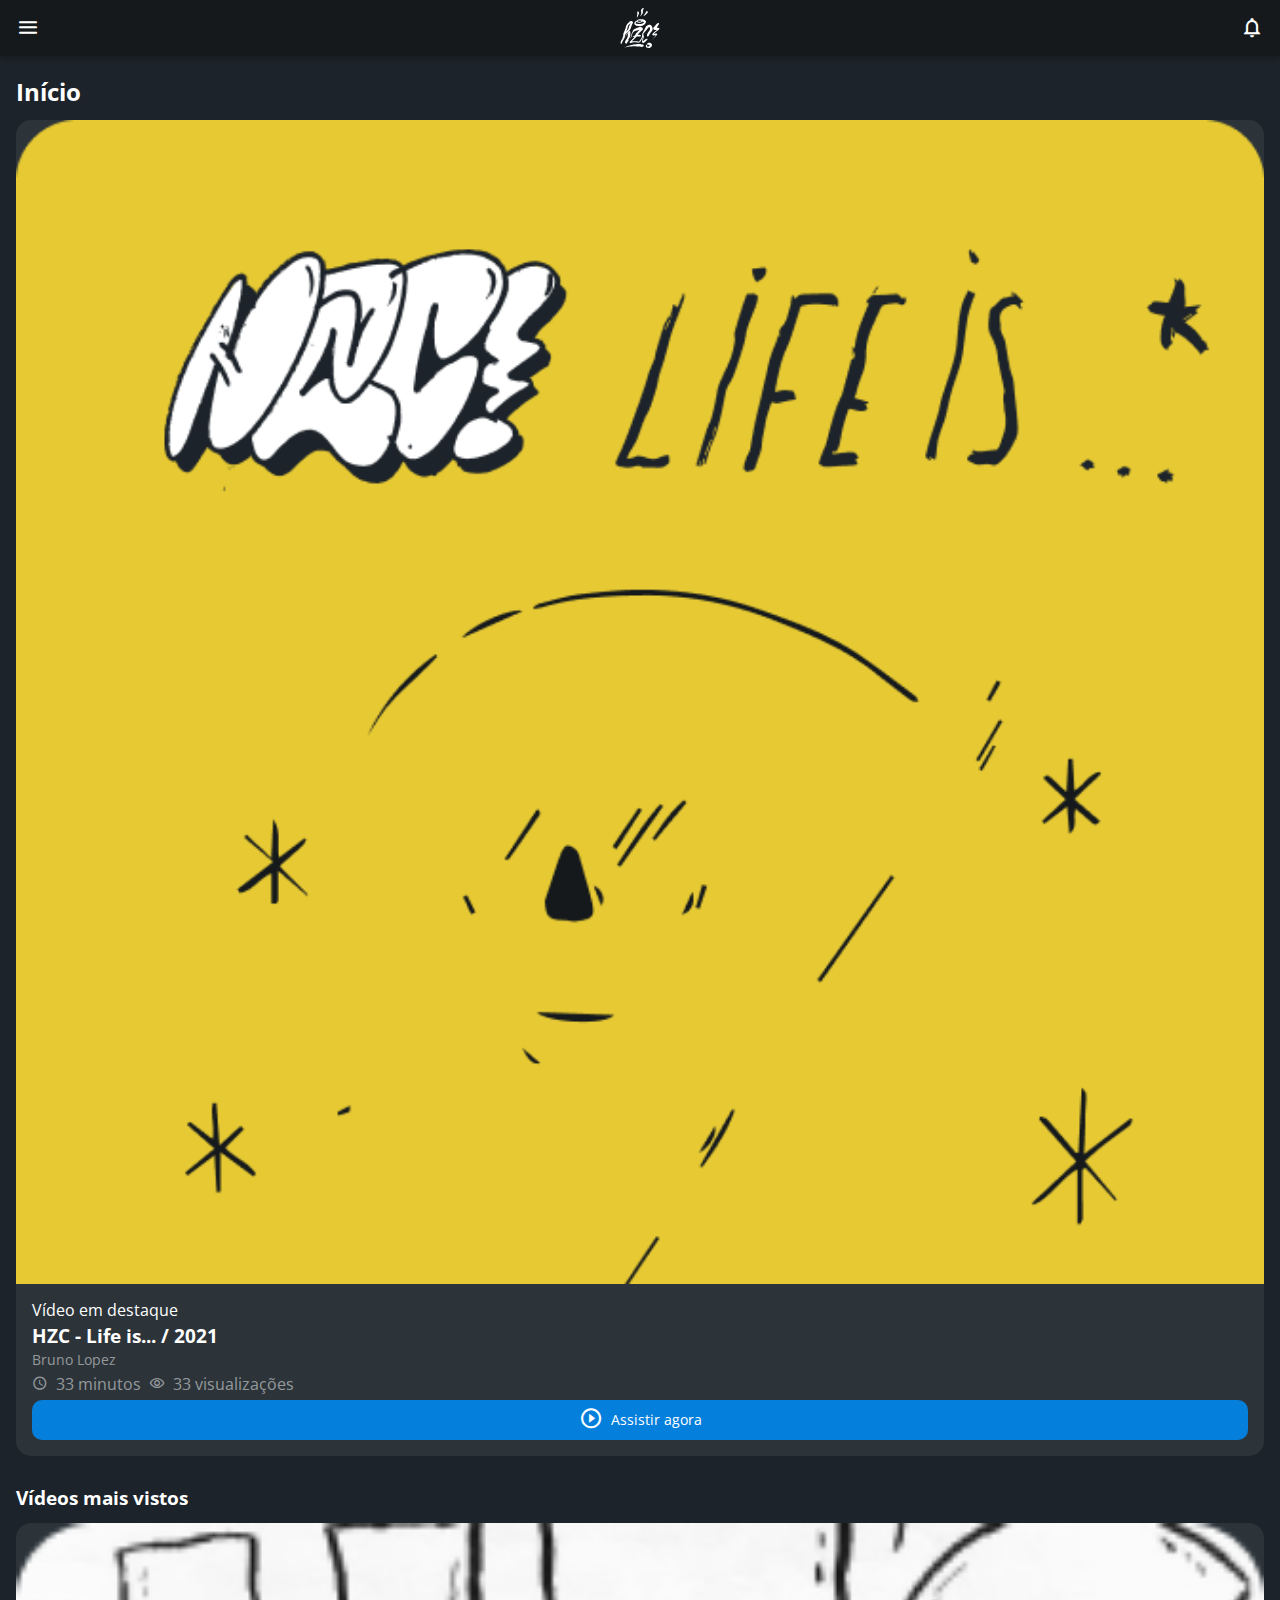
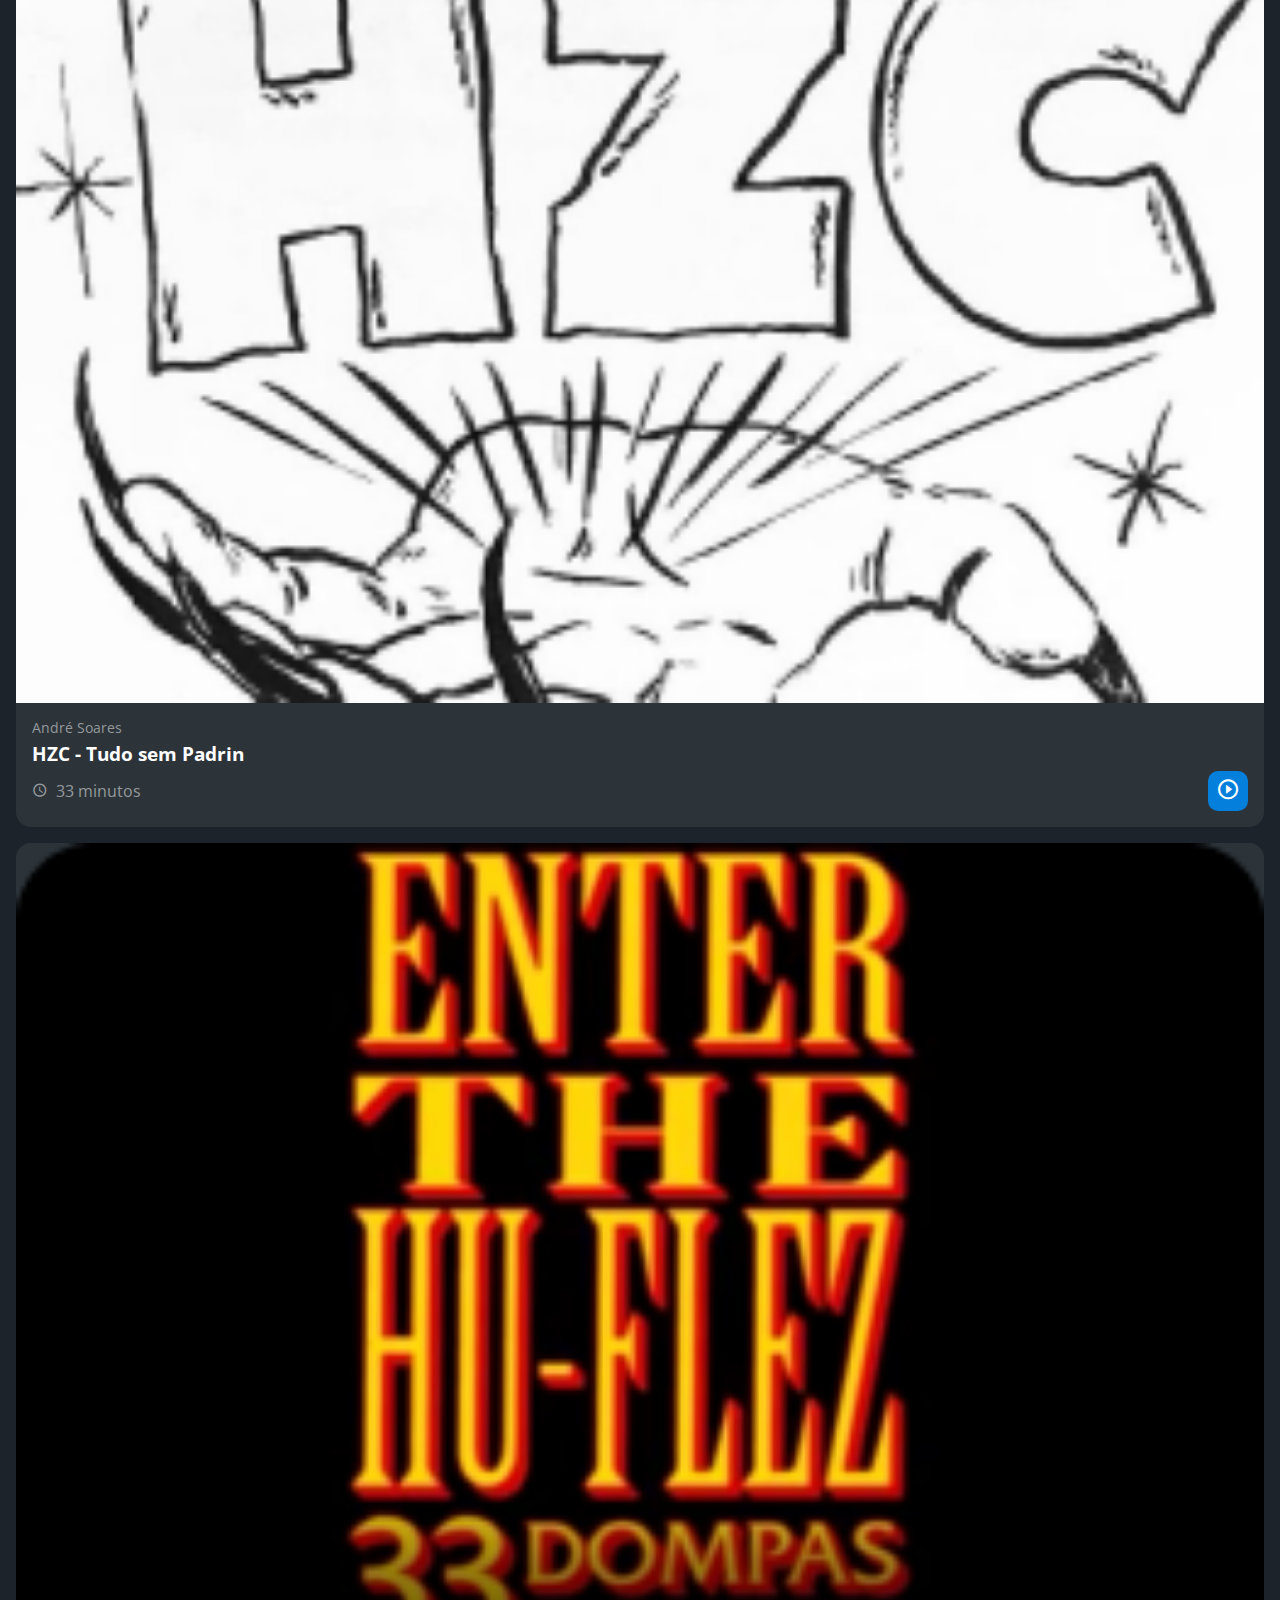
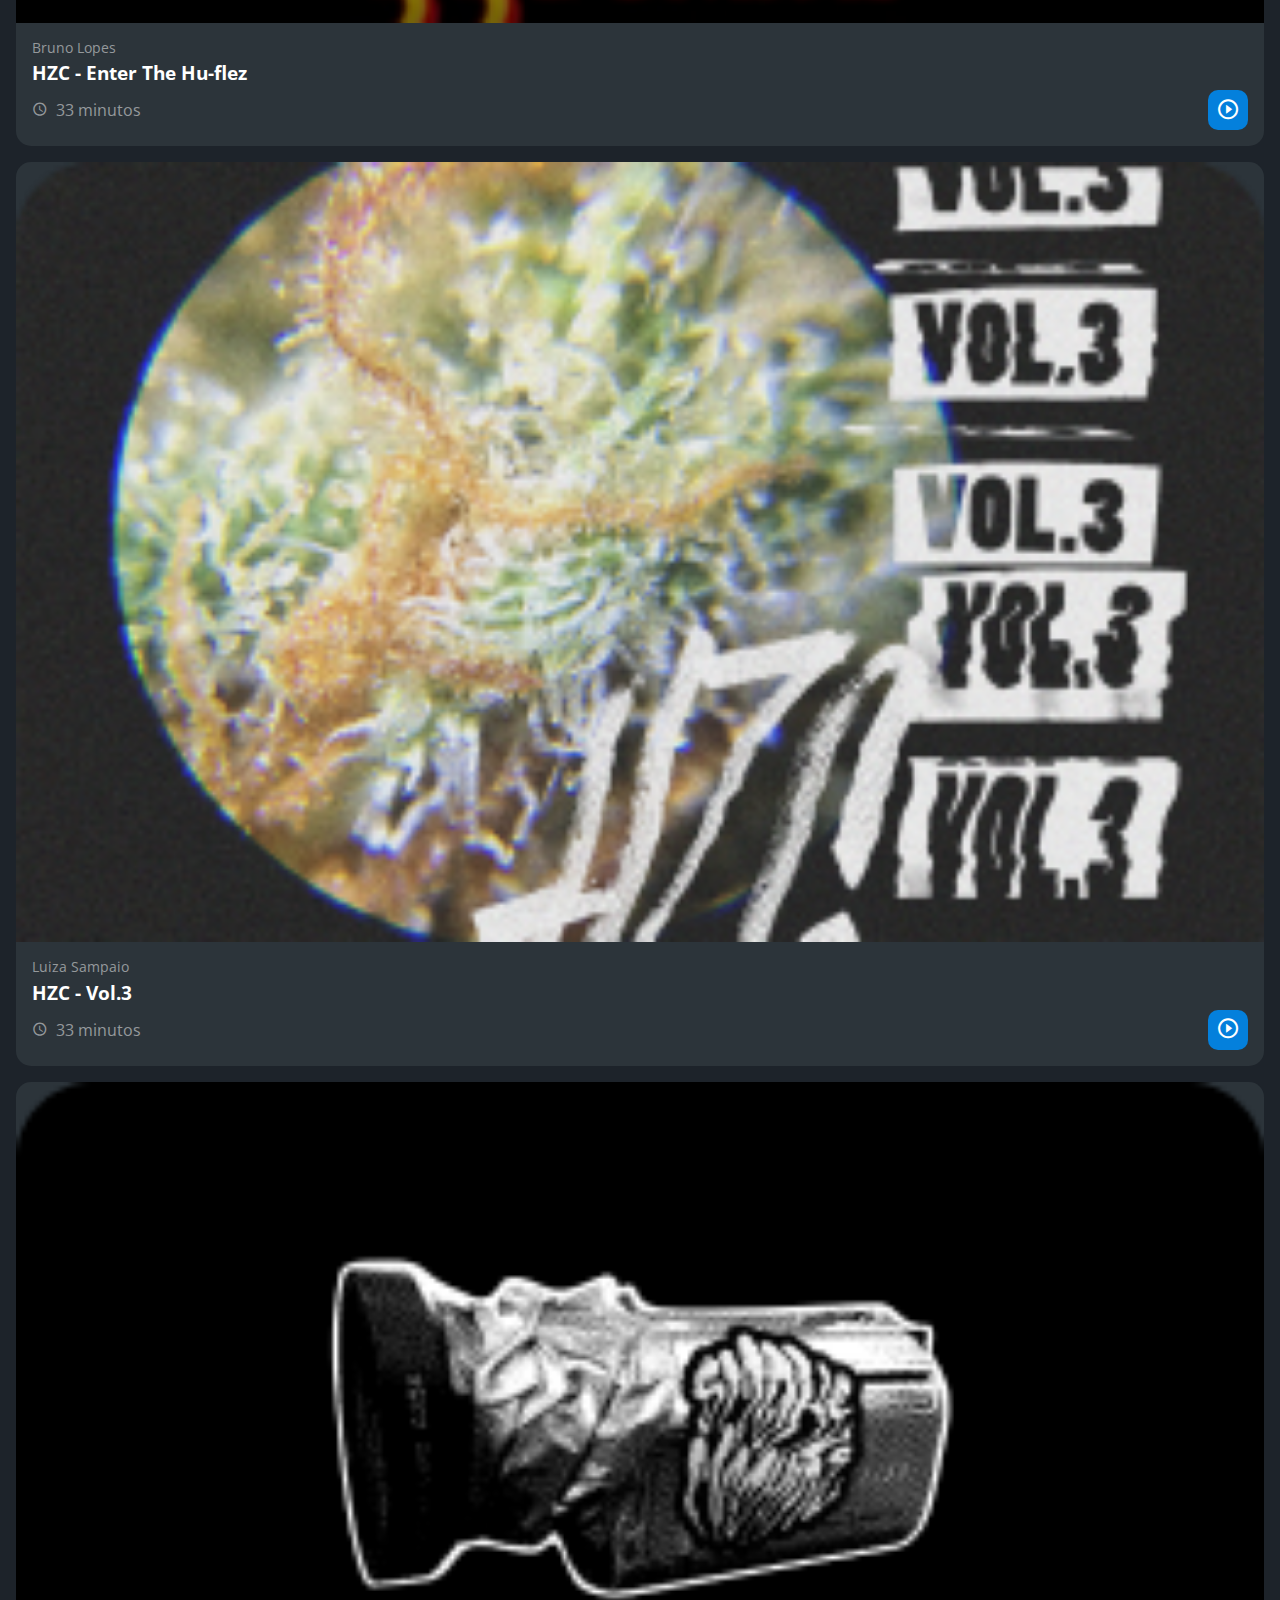
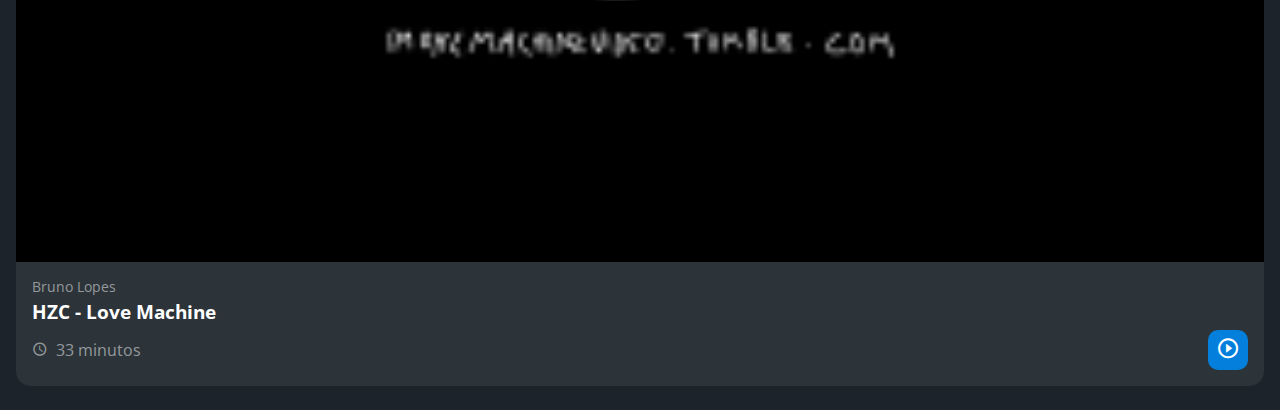
==== index.html @ 875681e1 "first commit" ====
<!DOCTYPE html>
<html lang="pt-br">
<head>
    <meta charset="UTF-8">
    <meta http-equiv="X-UA-Compatible" content="IE=edge">
    <meta name="viewport" content="width=device-width, initial-scale=1.0">
    <title>HZC | Home</title>
    <link rel="preconnect" href="https://fonts.googleapis.com">
    <link rel="preconnect" href="https://fonts.gstatic.com" crossorigin>
    <link rel="stylesheet" href="https://fonts.googleapis.com/css2?family=Open+Sans:wght@400;600;700&display=swap">
    <link rel="stylesheet" href="assets/css/reset.css">
    <link rel="stylesheet" href="assets/css/style.css">
</head>
<body>
    <header class="cabecalho">
        <button class="cabecalho__menu" aria-label="Menu"><i></i></button>
        <img src="assets/img/logo.svg" alt="Logotipo da HZC" class="cabecalho__logo">
        <button class="cabecalho__notificacao" aria-label="Notificação"><i></i></button>
    </header>
    <nav class="menu-lateral">
        <img src="assets/img/logo.svg" alt="Logotipo da HZC" class="menu-lateral__logo">
        <a href="#" class="menu-lateral__link menu-lateral__link--inicio menu-lateral__link--ativo">Início</a>
        <a href="#" class="menu-lateral__link menu-lateral__link--videos">Vídeos</a>
        <a href="#" class="menu-lateral__link menu-lateral__link--picos">Picos</a>
        <a href="#" class="menu-lateral__link menu-lateral__link--integrantes">Integrantes</a>
        <a href="#" class="menu-lateral__link menu-lateral__link--camisas">Camisas</a>
        <a href="#" class="menu-lateral__link menu-lateral__link--pinturas">Pinturas</a>
    </nav>
    <main class="principal">
        <h2 class="titulo-pagina">Início</h2>
        <article class="cartao cartao--destaque">
            <img src="assets/img/banner-mobile_1.png" alt="Banner do cartao" class="cartao__imagem">
            <div class="cartao__conteudo">
                <p class="cartao__destaque">Vídeo em destaque</p>
                <h3 class="cartao__titulo">HZC - Life is... / 2021</h3>
                <p class="cartao__perfil">Bruno Lopez</p>
                <p class="cartao__info cartao__info--tempo">33 minutos</p>
                <p class="cartao__info cartao__info--visualizacao">33 visualizações</p>
                <button class="cartao__botao cartao__botao--play cartao__botao--destaque">Assistir agora</button>
            </div>
        </article>
        <section class="secao">
            <h3 class="titulo-secao">Vídeos mais vistos</h3>
            <article class="cartao">
                <img src="assets/img/video_1.png" alt="Vídeo" class="cartao__imagem">
                <div class="cartao__conteudo">
                    <p class="cartao__perfil">André Soares</p>
                    <h3 class="cartao__titulo">HZC - Tudo sem Padrin</h3>
                    <p class="cartao__info cartao__info--tempo">33 minutos</p>
                    <button class="cartao__botao cartao__botao--play" aria-label="Assistir agora"></button>
                </div>
            </article>
            <article class="cartao">
                <img src="assets/img/video_2.png" alt="Vídeo" class="cartao__imagem">
                <div class="cartao__conteudo">
                    <p class="cartao__perfil">Bruno Lopes</p>
                    <h3 class="cartao__titulo">HZC - Enter The Hu-flez</h3>
                    <p class="cartao__info cartao__info--tempo">33 minutos</p>
                    <button class="cartao__botao cartao__botao--play" aria-label="Assistir agora"></button>
                </div>
            </article>
            <article class="cartao">
                <img src="assets/img/video_3.png" alt="Vídeo" class="cartao__imagem">
                <div class="cartao__conteudo">
                    <p class="cartao__perfil">Luiza Sampaio</p>
                    <h3 class="cartao__titulo">HZC - Vol.3</h3>
                    <p class="cartao__info cartao__info--tempo">33 minutos</p>
                    <button class="cartao__botao cartao__botao--play" aria-label="Assistir agora"></button>
                </div>
            </article>
            <article class="cartao">
                <img src="assets/img/video_4.png" alt="Vídeo" class="cartao__imagem">
                <div class="cartao__conteudo">
                    <p class="cartao__perfil">Bruno Lopes</p>
                    <h3 class="cartao__titulo">HZC - Love Machine</h3>
                    <p class="cartao__info cartao__info--tempo">33 minutos</p>
                    <button class="cartao__botao cartao__botao--play" aria-label="Assistir agora"></button>
                </div>
            </article>
        </section>
        <!-- <article class="cartao cartao--destaque">
            <img src="assets/img/banner-mobile_1.png" alt="Banner do cartao" class="cartao__imagem">
            <div class="cartao__conteudo">
                <p class="cartao__destaque">Vídeo em destaque</p>
                <h3 class="cartao__titulo">HZC - Título</h3>
                <p class="cartao__perfil">Bruno Lopez</p>
                <p class="cartao__info cartao__info--tempo">33 minutos</p>
                <p class="cartao__info cartao__info--visualizacao">33 visualizações</p>
                <button class="cartao__botao cartao__botao--play cartao__botao--destaque">Assistir agora</button>
            </div>
        </article>
        <section class="secao">
            <h3 class="titulo-secao">Vídeos mais vistos</h3>
            <article class="cartao">
                <img src="assets/img/video_1.png" alt="Vídeo" class="cartao__imagem">
                <div class="cartao__conteudo">
                    <p class="cartao__perfil">Bruno Lopez</p>
                    <h3 class="cartao__titulo">HZC - Título</h3>
                    <p class="cartao__info cartao__info--tempo">33 minutos</p>
                    <button class="cartao__botao cartao__botao--play" aria-label="Assistir agora"></button>
                </div>
            </article>
            <article class="cartao">
                <img src="assets/img/video_1.png" alt="Vídeo" class="cartao__imagem">
                <div class="cartao__conteudo">
                    <p class="cartao__perfil">Bruno Lopez</p>
                    <h3 class="cartao__titulo">HZC - Título</h3>
                    <p class="cartao__info cartao__info--tempo">33 minutos</p>
                    <button class="cartao__botao cartao__botao--play" aria-label="Assistir agora"></button>
                </div>
            </article>
            <article class="cartao">
                <img src="assets/img/video_1.png" alt="Vídeo" class="cartao__imagem">
                <div class="cartao__conteudo">
                    <p class="cartao__perfil">Bruno Lopez</p>
                    <h3 class="cartao__titulo">HZC - Título</h3>
                    <p class="cartao__info cartao__info--tempo">33 minutos</p>
                    <button class="cartao__botao cartao__botao--play" aria-label="Assistir agora"></button>
                </div>
            </article>
            <article class="cartao">
                <img src="assets/img/video_1.png" alt="Vídeo" class="cartao__imagem">
                <div class="cartao__conteudo">
                    <p class="cartao__perfil">Bruno Lopez</p>
                    <h3 class="cartao__titulo">HZC - Título</h3>
                    <p class="cartao__info cartao__info--tempo">33 minutos</p>
                    <button class="cartao__botao cartao__botao--play" aria-label="Assistir agora"></button>
                </div>
            </article>
        </section>-->
    </main>
    <script src="index.js"></script>
</body>
</html>
---- assets/css/style.css ----
@font-face {
    font-family: 'icones';
    src: url(../font/icones.ttf);
}

body {
    background-color: #1D232A;
    font-family: 'Open Sans', 'icones', sans-serif;
    color: #FFFFFF;
}

.cabecalho {
    display: flex;
    justify-content: space-between;
    align-items: center;
    background-color: #15191C;
    padding: 8px 16px;
    box-shadow: 0px 4px 4px rgba(0, 0, 0, 0.16);
}

.cabecalho__menu i::before {
    content: "\e904";
    font-size: 24px;
}

.cabecalho__notificacao i::before {
    content: "\e906";
    font-size: 24px;
}

.cabecalho__logo {
    width: 40px;
}

.menu-lateral {
    display: flex;
    flex-direction: column;
    background-color: #15191C;
    width: 75vw;
    height: 100vh;

    position: absolute;
    left: -100vw;
    transition: .25s;
}

.menu-lateral--ativo {
    left: 0;
    transition: .25s;
}

.menu-lateral__logo {
    width: 118px;
    align-self: center;
    padding: 16px;
}

.menu-lateral__link {
    height: 64px;
    color: #95999C;
    padding-left: 64px;
    display: flex;
    align-items: center;
}

.menu-lateral__link--ativo {
    color: #FFFFFF;
    padding-left: 56px;
    border-left: 8px solid #FFFFFF;
}

.menu-lateral__link::before {
    content: "\e900";
    width: 24px;
    height: 24px;
    font-size: 24px;
    position: absolute;
    left: 24px;
}

.menu-lateral__link--inicio::before {
    content: "\e902";
}

.menu-lateral__link--videos::before {
    content: "\e90e";
}

.menu-lateral__link--picos::before {
    content: "\e909";
}

.menu-lateral__link--integrantes::before {
    content: "\e903";
}

.menu-lateral__link--camisas::before {
    content: "\e900";
}

.menu-lateral__link--pinturas::before {
    content: "\e90a";
}

.principal {
    padding: 24px 16px;
    display: grid;
    gap: 16px;
}

.titulo-pagina {
    font-size: 1.5rem;
    font-weight: 700;
}

.titulo-secao {
    font-size: 1.2rem;
    font-weight: 700;
}

.cartao {
    width: 100%;
    border-radius: 15px;
    overflow: hidden;
    background-color: #2C343A;
}

.cartao--destaque {
    margin-bottom: 16px;
}

.cartao__conteudo {
    padding: 16px;
    display: grid;
    grid-template-columns: auto 1fr;
    gap: 8px;
}

.cartao__destaque {
    grid-column: span 2;
}

.cartao__titulo {
    font-size: 1.2rem;
    font-weight: 700;
    grid-column: span 2;
}

.cartao__perfil {
    color: #95999C;
    font-size: 0.9rem;
    grid-column: span 2;
}

.cartao__info {
    display: flex;
    align-items: center;
    color: #95999C;
}

.cartao__info--tempo::before {
    content: "\e90c";
    margin-right: 8px;    
}

.cartao__info--visualizacao::before {
    content: "\e90f";
    margin-right: 8px;    
}

.cartao__botao {
    display: flex;
    justify-content: center;
    align-items: center;
    background-color: #0480DC;
    width: 40px;
    height: 40px;
    border-radius: 10px;
    font-size: 0.9rem;
    justify-self: flex-end;
}

.cartao__botao--play::before {
    content: "\e90b";
    font-size: 24px;
}

.cartao__botao--destaque {
    width: 100%;
    grid-column: span 2;
}

.cartao__botao--destaque::before {
    margin-right: 8px;
}

.secao {
    display: grid;
    gap: 16px;
}
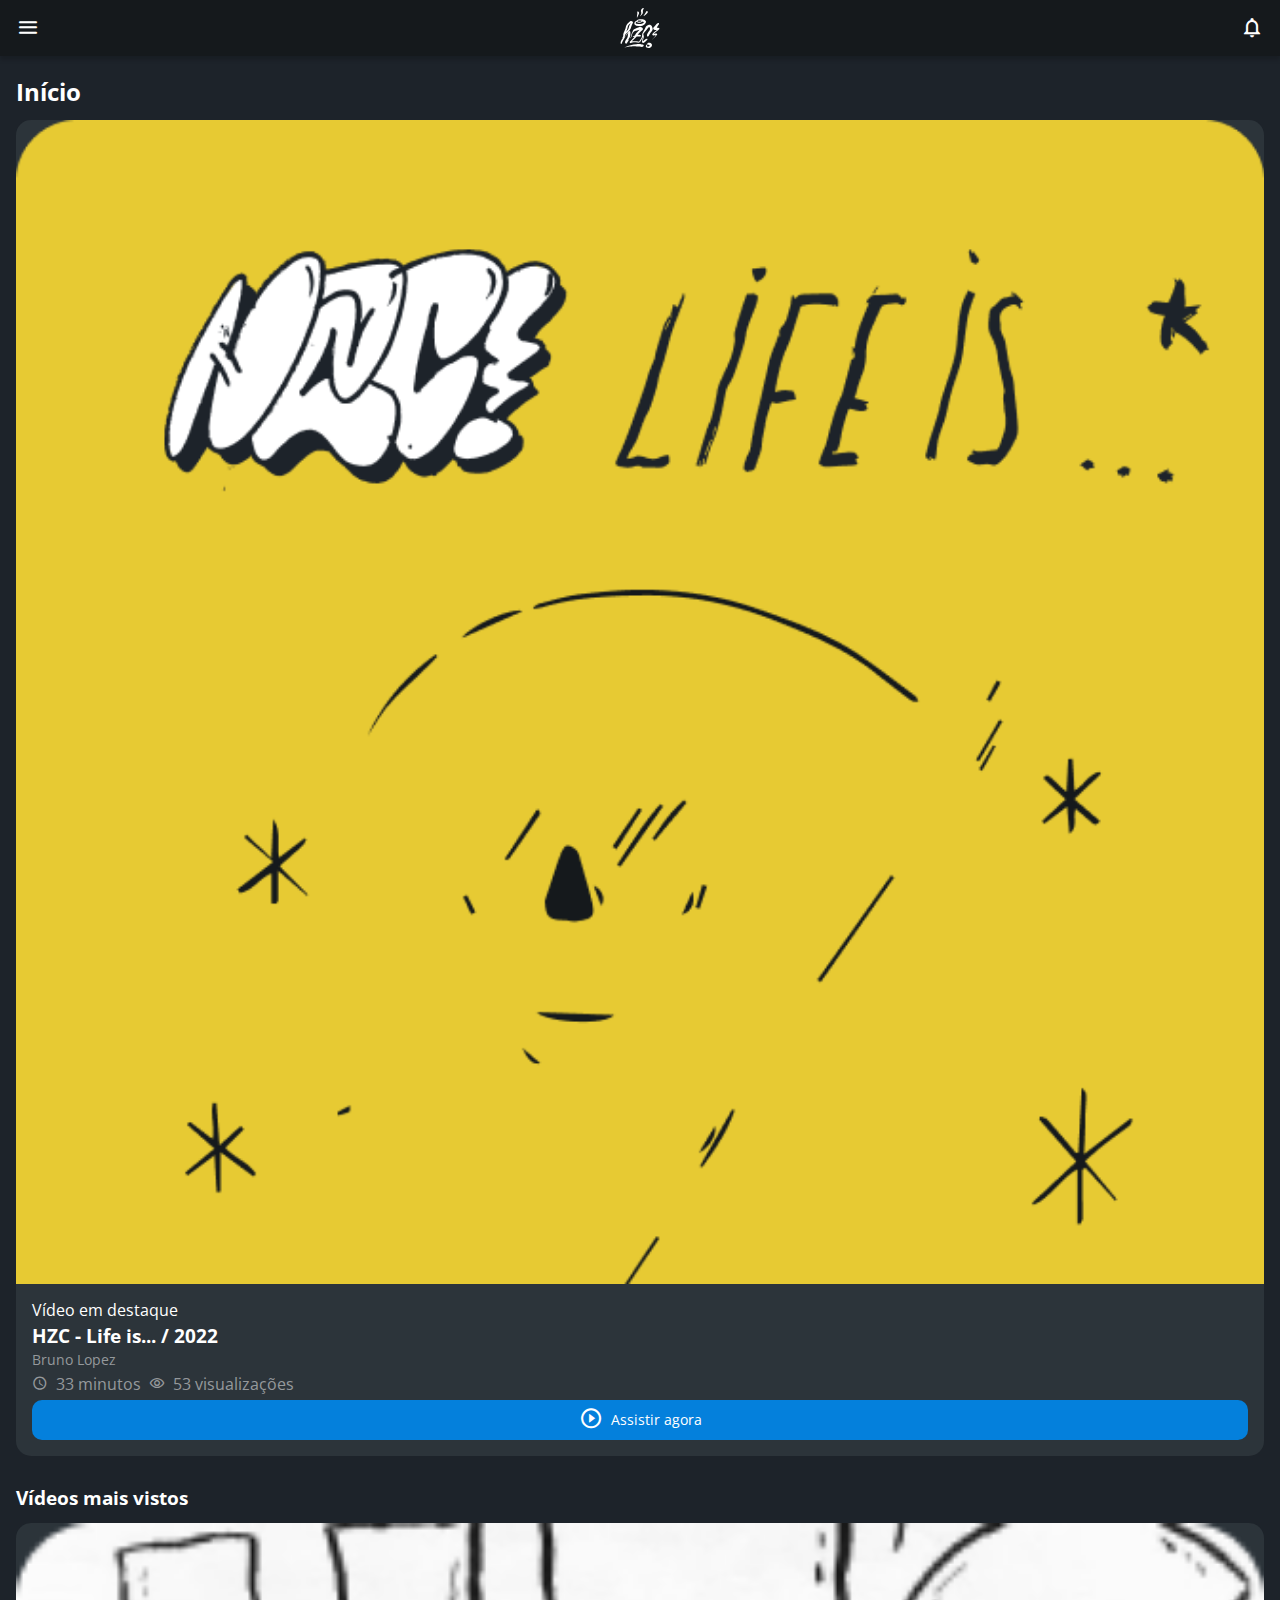
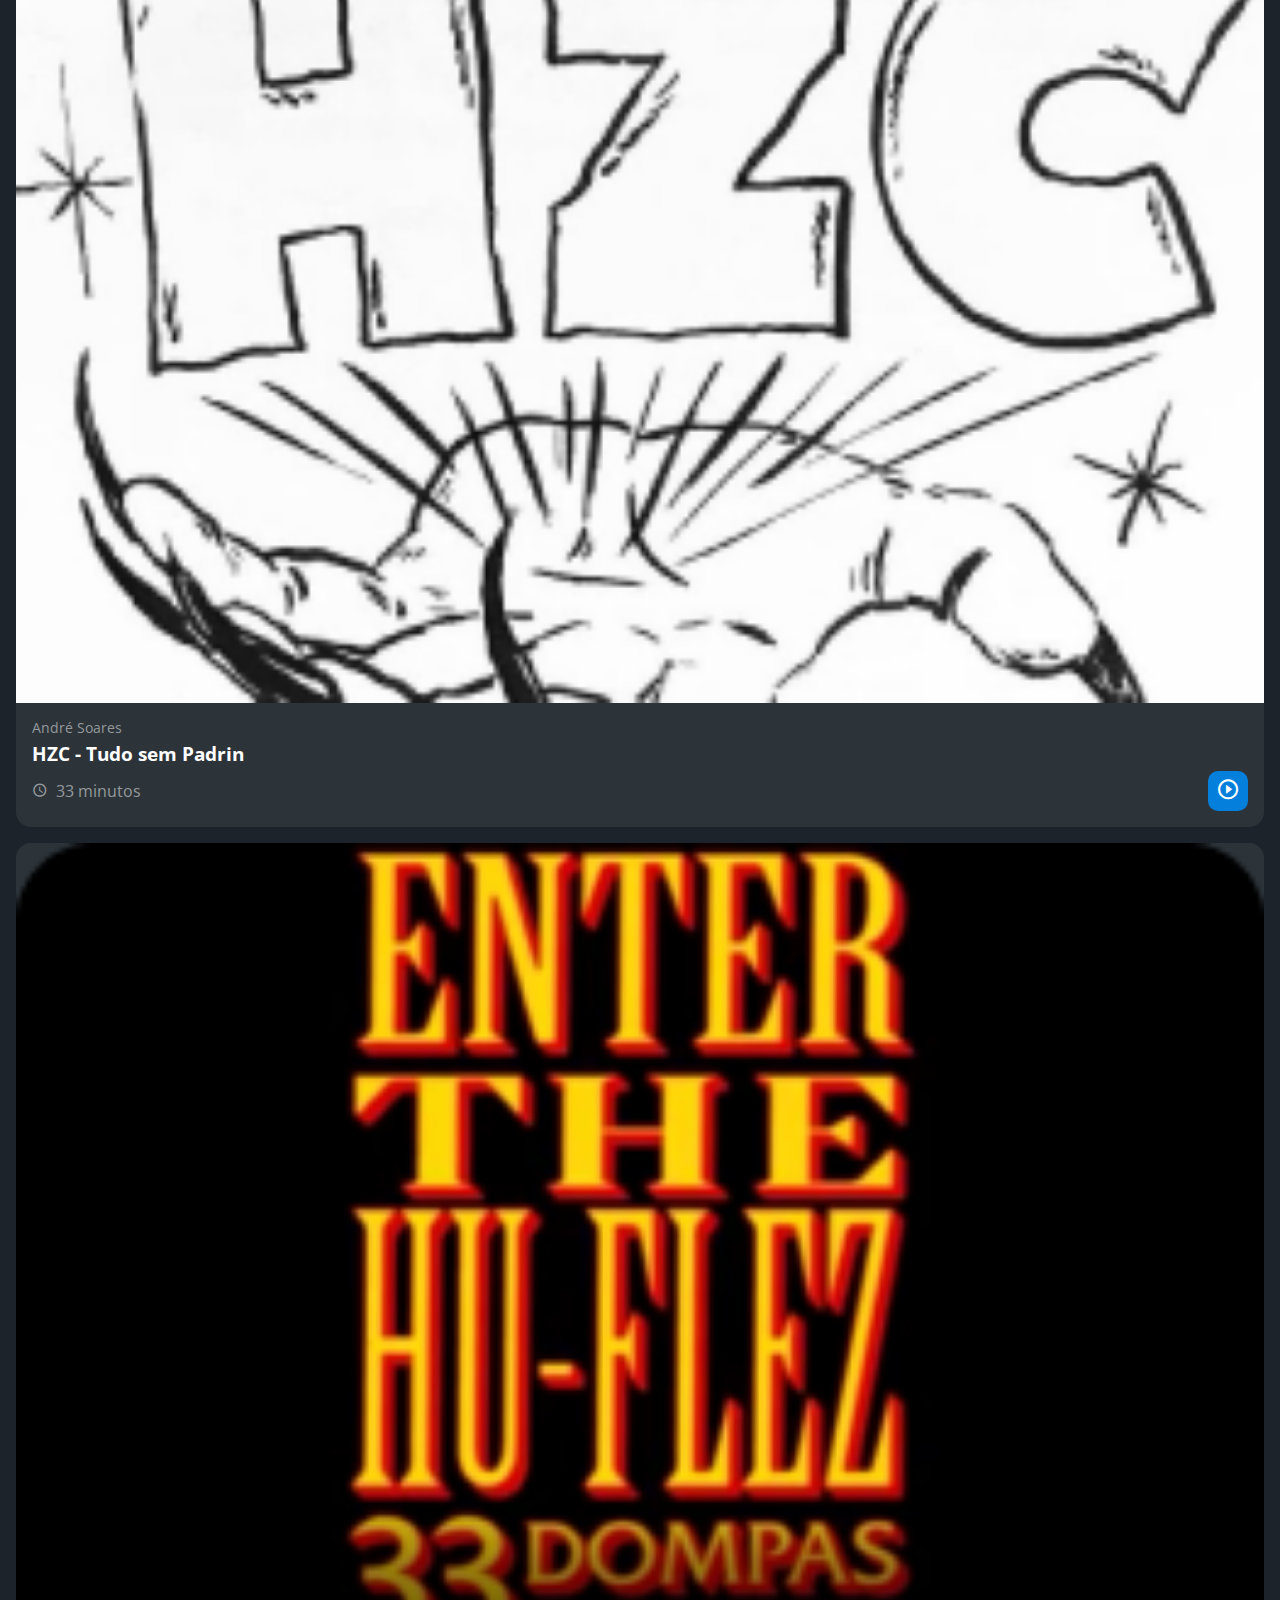
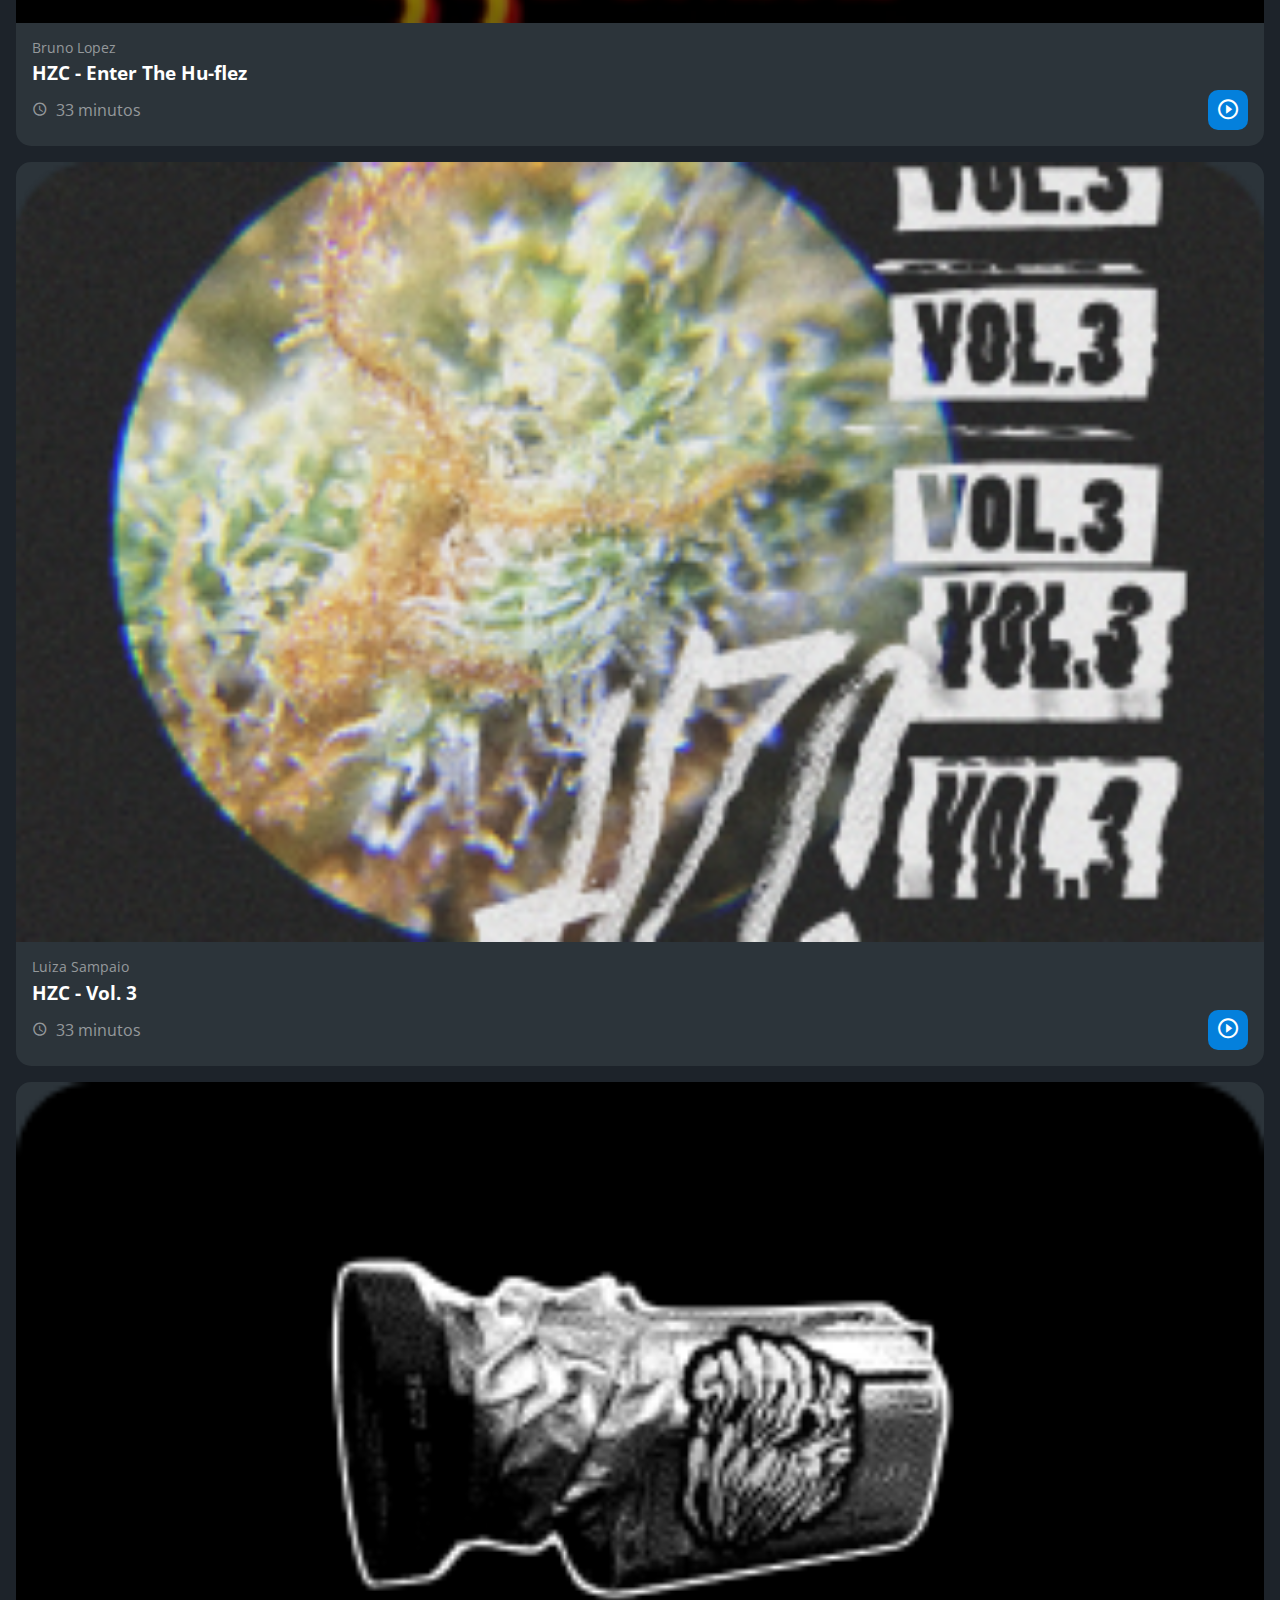
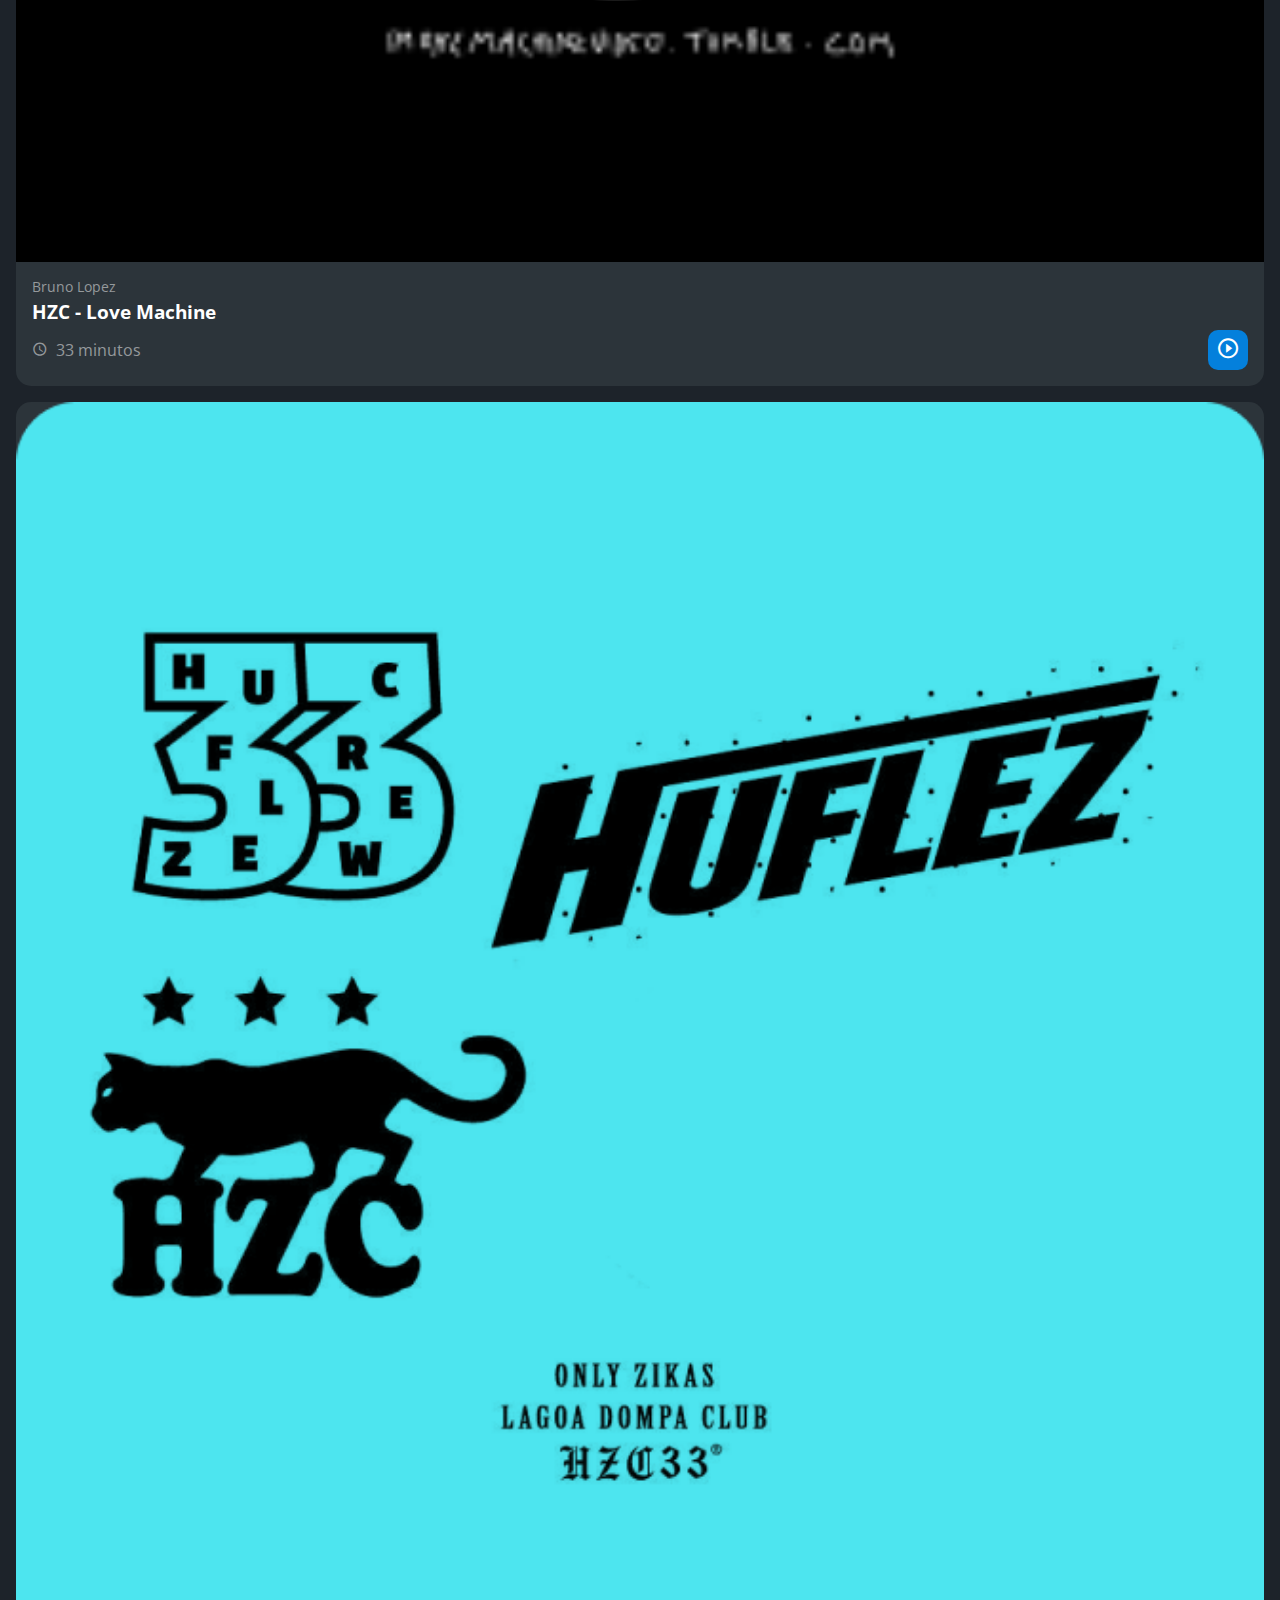
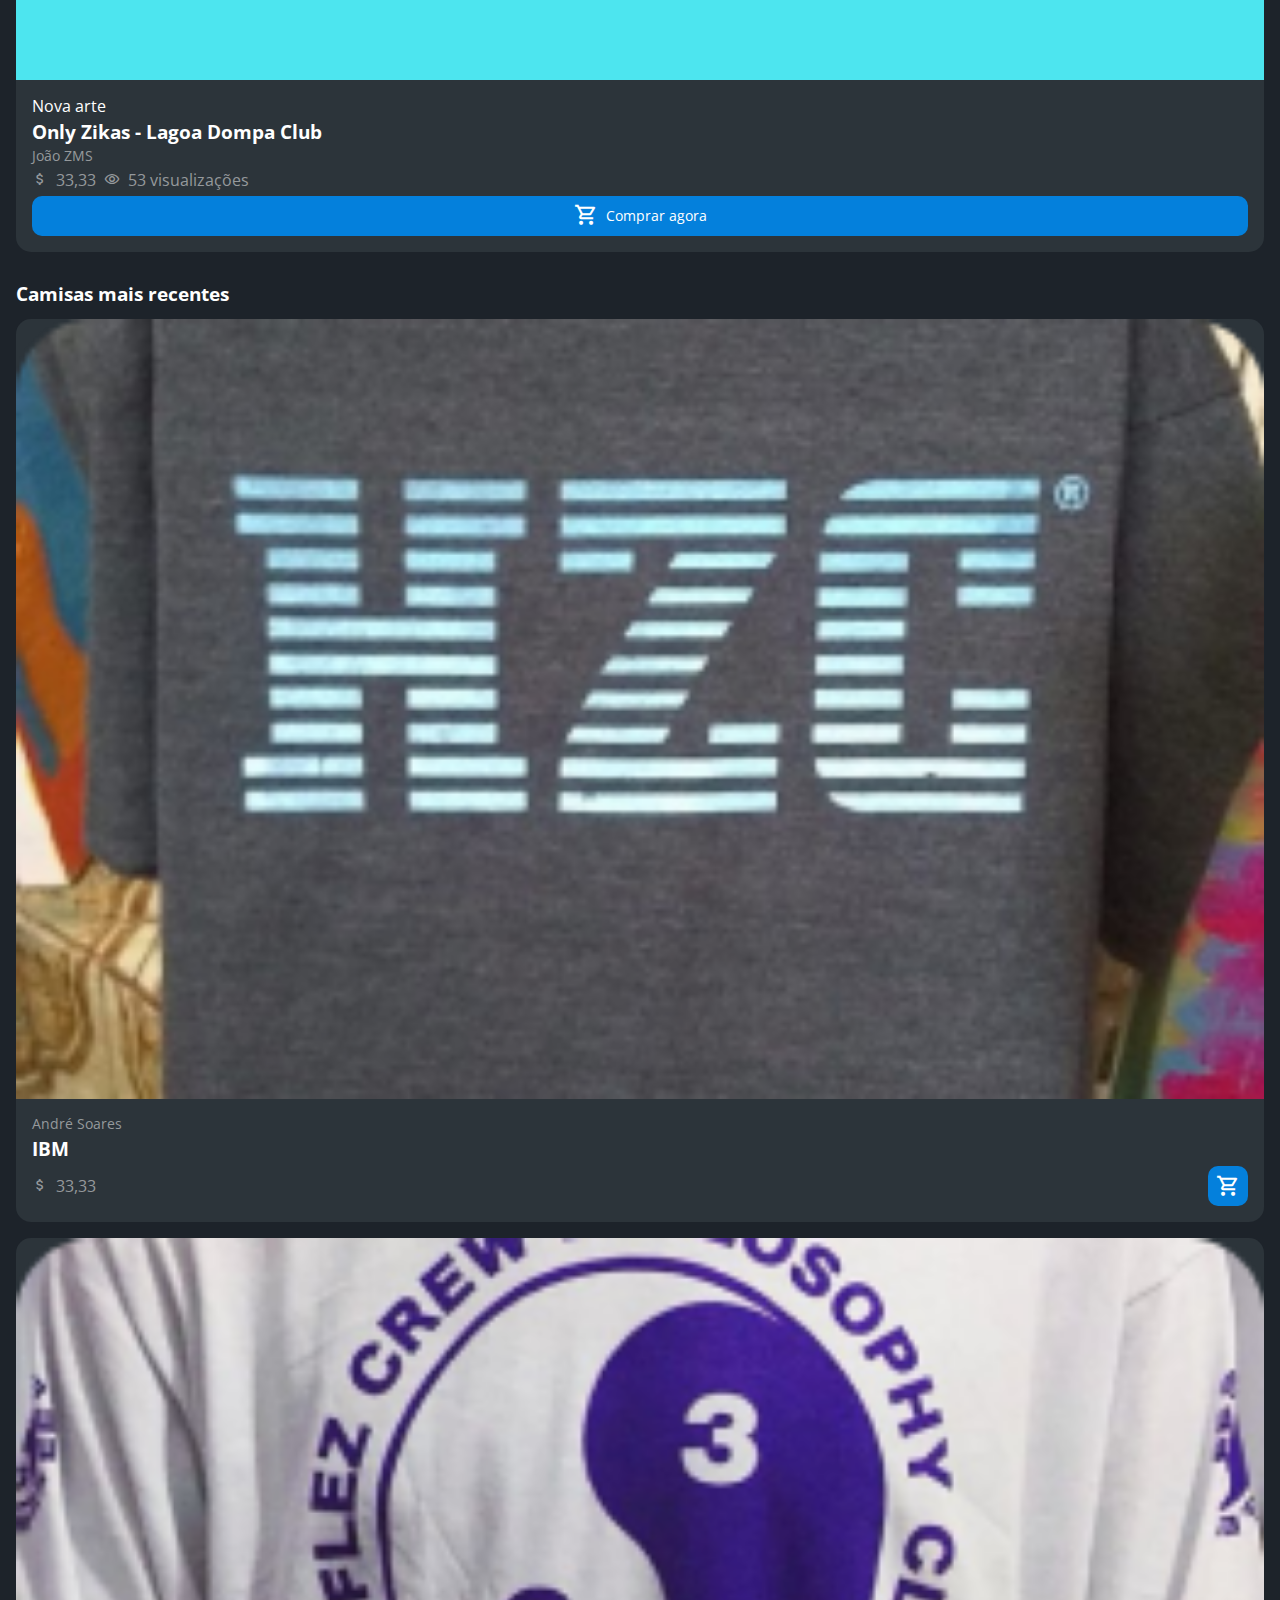
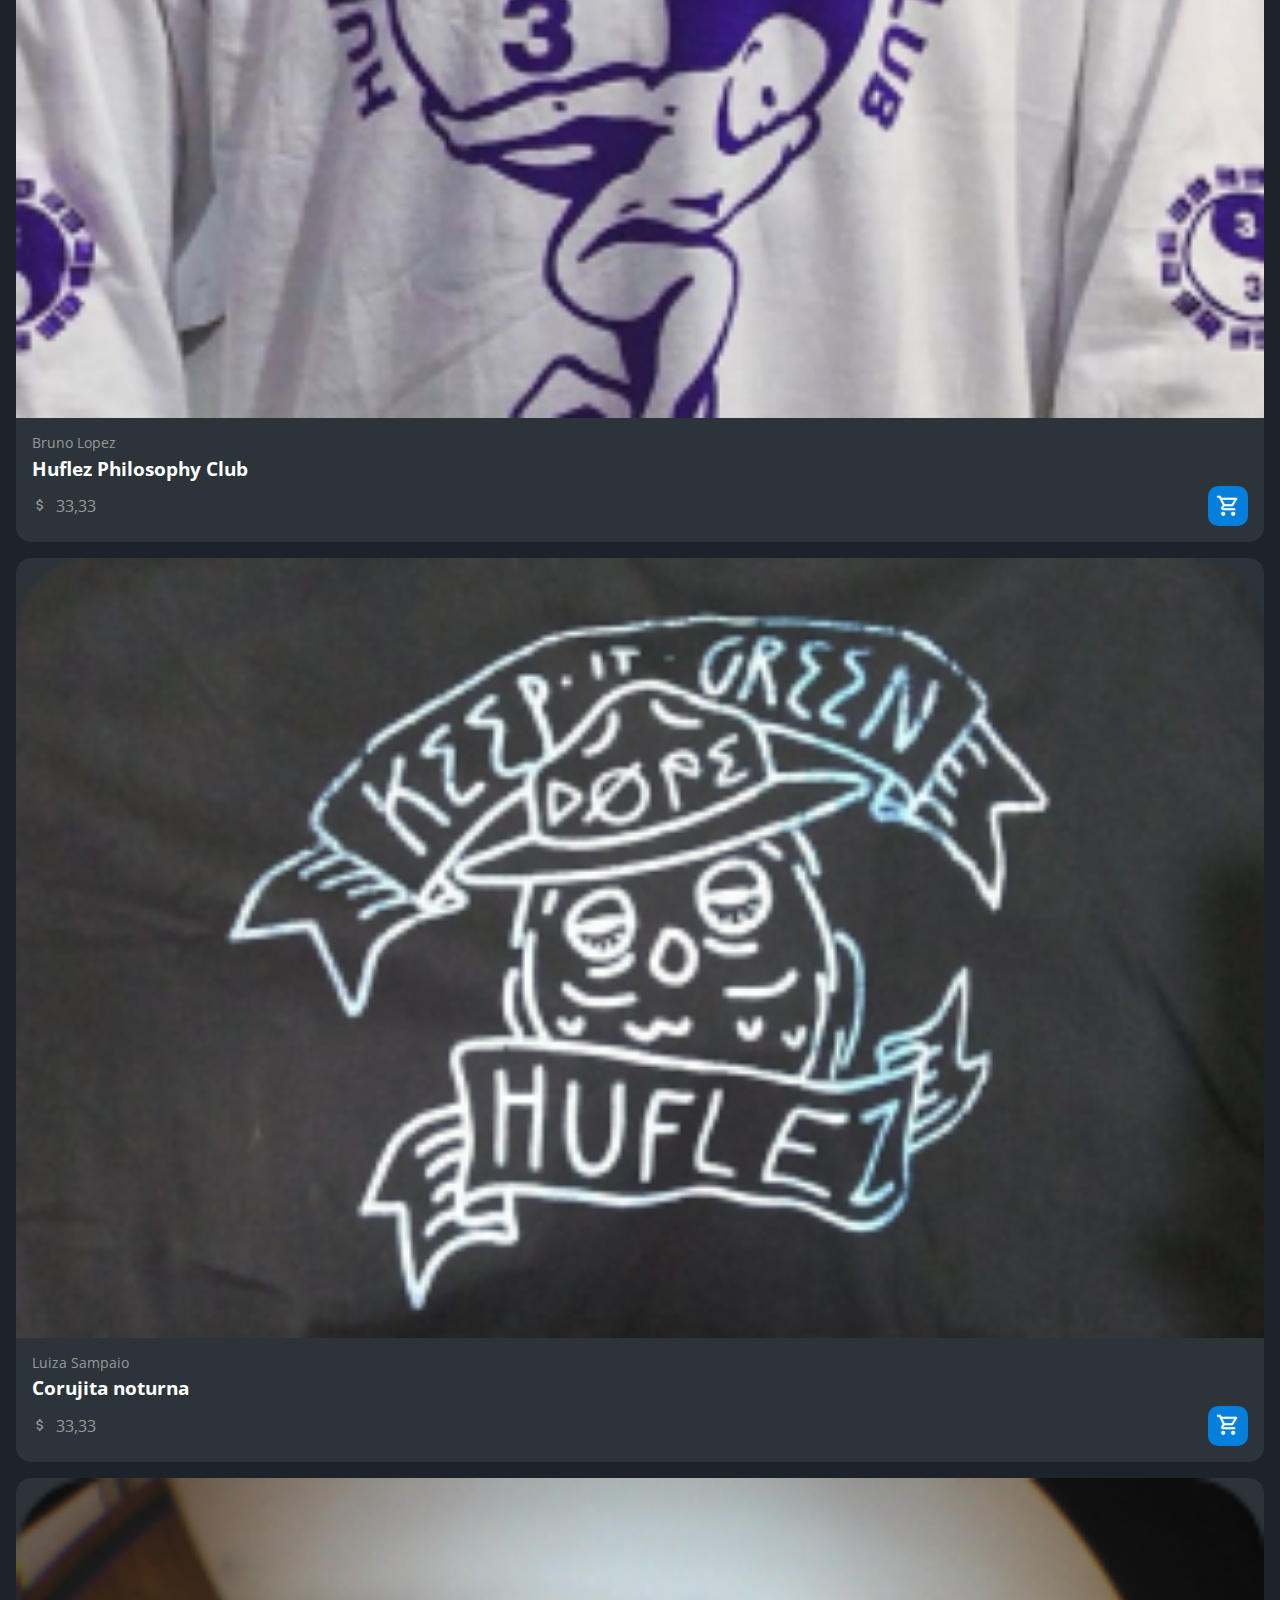
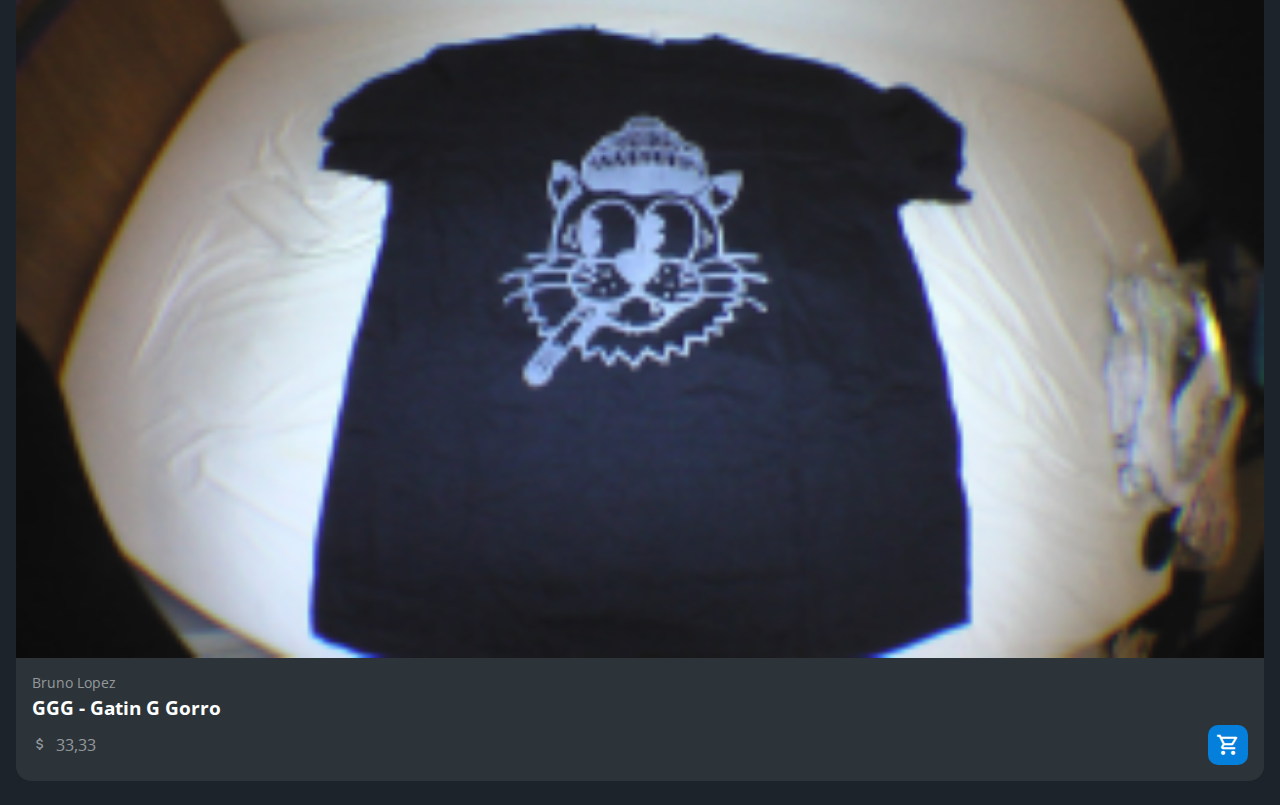
==== commit cfa383d5: "added desktop version and products" ====
--- a/index.html
+++ b/index.html
@@ -15,31 +15,64 @@
     <header class="cabecalho">
         <button class="cabecalho__menu" aria-label="Menu"><i></i></button>
         <img src="assets/img/logo.svg" alt="Logotipo da HZC" class="cabecalho__logo">
+        <p class="cabecalho__perfil">Bruno Lopez</p>
         <button class="cabecalho__notificacao" aria-label="Notificação"><i></i></button>
     </header>
     <nav class="menu-lateral">
         <img src="assets/img/logo.svg" alt="Logotipo da HZC" class="menu-lateral__logo">
-        <a href="#" class="menu-lateral__link menu-lateral__link--inicio menu-lateral__link--ativo">Início</a>
+        <a href="index.html" class="menu-lateral__link menu-lateral__link--inicio menu-lateral__link--ativo">Início</a>
         <a href="#" class="menu-lateral__link menu-lateral__link--videos">Vídeos</a>
-        <a href="#" class="menu-lateral__link menu-lateral__link--picos">Picos</a>
+        <a href="picos.html" class="menu-lateral__link menu-lateral__link--picos">Picos</a>
         <a href="#" class="menu-lateral__link menu-lateral__link--integrantes">Integrantes</a>
         <a href="#" class="menu-lateral__link menu-lateral__link--camisas">Camisas</a>
         <a href="#" class="menu-lateral__link menu-lateral__link--pinturas">Pinturas</a>
     </nav>
     <main class="principal">
         <h2 class="titulo-pagina">Início</h2>
-        <article class="cartao cartao--destaque">
-            <img src="assets/img/banner-mobile_1.png" alt="Banner do cartao" class="cartao__imagem">
+        <article class="cartao cartao--destaque destaque-video">
+            <img src="assets/img/banner-mobile_1.png" alt="Banner do cartao" class="cartao__imagem cartao__imagem--mobile">
+            <img src="assets/img/banner_1.png" alt="Banner do cartao" class="cartao__imagem cartao__imagem--desktop">
             <div class="cartao__conteudo">
                 <p class="cartao__destaque">Vídeo em destaque</p>
-                <h3 class="cartao__titulo">HZC - Life is... / 2021</h3>
+                <h3 class="cartao__titulo">HZC - Life is... / 2022</h3>
                 <p class="cartao__perfil">Bruno Lopez</p>
                 <p class="cartao__info cartao__info--tempo">33 minutos</p>
-                <p class="cartao__info cartao__info--visualizacao">33 visualizações</p>
+                <p class="cartao__info cartao__info--visualizacao">53 visualizações</p>
                 <button class="cartao__botao cartao__botao--play cartao__botao--destaque">Assistir agora</button>
             </div>
         </article>
-        <section class="secao">
+        <article class="cartao cartao--recentes videos-recentes">
+            <h3 class="cartao__titulo">Vídeos recentes</h3>
+            <a href="#" class="cartao__link">Ver todos</a>
+            <ul class="cartao__lista">
+                <li class="cartao__item">
+                    <img src="assets/img/miniatura_1.png" alt="Thumbnail" class="cartao__item-thumbnail">
+                    <h4 class="cartao__item-titulo">HZC - Love machine</h4>
+                    <p class="cartao__item-perfil">Julia Fonseca</p>
+                </li>
+                <li class="cartao__item">
+                    <img src="assets/img/miniatura_2.png" alt="Thumbnail" class="cartao__item-thumbnail">
+                    <h4 class="cartao__item-titulo">HZC - Vol. 3</h4>
+                    <p class="cartao__item-perfil">Júlia Fonseca</p>
+                </li>
+                <li class="cartao__item">
+                    <img src="assets/img/miniatura_3.png" alt="Thumbnail" class="cartao__item-thumbnail">
+                    <h4 class="cartao__item-titulo">HZC - Pecaria na Urca</h4>
+                    <p class="cartao__item-perfil">Júlia Fonseca</p>
+                </li>
+                <li class="cartao__item">
+                    <img src="assets/img/miniatura_4.png" alt="Thumbnail" class="cartao__item-thumbnail">
+                    <h4 class="cartao__item-titulo">Vidalocagi - Guerreiros do Asfalto</h4>
+                    <p class="cartao__item-perfil">Júlia Fonseca</p>
+                </li>
+                <li class="cartao__item">
+                    <img src="assets/img/miniatura_5.png" alt="Thumbnail" class="cartao__item-thumbnail">
+                    <h4 class="cartao__item-titulo">Vidalocagi - Não importa o nível</h4>
+                    <p class="cartao__item-perfil">Júlia Fonseca</p>
+                </li>
+            </ul>
+        </article>
+        <section class="secao secao-videos">
             <h3 class="titulo-secao">Vídeos mais vistos</h3>
             <article class="cartao">
                 <img src="assets/img/video_1.png" alt="Vídeo" class="cartao__imagem">
@@ -53,7 +86,7 @@
             <article class="cartao">
                 <img src="assets/img/video_2.png" alt="Vídeo" class="cartao__imagem">
                 <div class="cartao__conteudo">
-                    <p class="cartao__perfil">Bruno Lopes</p>
+                    <p class="cartao__perfil">Bruno Lopez</p>
                     <h3 class="cartao__titulo">HZC - Enter The Hu-flez</h3>
                     <p class="cartao__info cartao__info--tempo">33 minutos</p>
                     <button class="cartao__botao cartao__botao--play" aria-label="Assistir agora"></button>
@@ -63,7 +96,7 @@
                 <img src="assets/img/video_3.png" alt="Vídeo" class="cartao__imagem">
                 <div class="cartao__conteudo">
                     <p class="cartao__perfil">Luiza Sampaio</p>
-                    <h3 class="cartao__titulo">HZC - Vol.3</h3>
+                    <h3 class="cartao__titulo">HZC - Vol. 3</h3>
                     <p class="cartao__info cartao__info--tempo">33 minutos</p>
                     <button class="cartao__botao cartao__botao--play" aria-label="Assistir agora"></button>
                 </div>
@@ -71,63 +104,95 @@
             <article class="cartao">
                 <img src="assets/img/video_4.png" alt="Vídeo" class="cartao__imagem">
                 <div class="cartao__conteudo">
-                    <p class="cartao__perfil">Bruno Lopes</p>
+                    <p class="cartao__perfil">Bruno Lopez</p>
                     <h3 class="cartao__titulo">HZC - Love Machine</h3>
                     <p class="cartao__info cartao__info--tempo">33 minutos</p>
                     <button class="cartao__botao cartao__botao--play" aria-label="Assistir agora"></button>
                 </div>
             </article>
         </section>
-        <!-- <article class="cartao cartao--destaque">
-            <img src="assets/img/banner-mobile_1.png" alt="Banner do cartao" class="cartao__imagem">
+        <article class="cartao cartao--recentes produtos-recentes">
+            <h3 class="cartao__titulo">Novas artes</h3>
+            <a href="#" class="cartao__link">Ver todos</a>
+            <ul class="cartao__lista">
+                <li class="cartao__item">
+                    <img src="assets/img/miniatura_1.png" alt="Thumbnail" class="cartao__item-thumbnail">
+                    <h4 class="cartao__item-titulo">HZC - Love machine</h4>
+                    <p class="cartao__item-perfil">Julia Fonseca</p>
+                </li>
+                <li class="cartao__item">
+                    <img src="assets/img/miniatura_2.png" alt="Thumbnail" class="cartao__item-thumbnail">
+                    <h4 class="cartao__item-titulo">HZC - Vol. 3</h4>
+                    <p class="cartao__item-perfil">Júlia Fonseca</p>
+                </li>
+                <li class="cartao__item">
+                    <img src="assets/img/miniatura_3.png" alt="Thumbnail" class="cartao__item-thumbnail">
+                    <h4 class="cartao__item-titulo">HZC - Pecaria na Urca</h4>
+                    <p class="cartao__item-perfil">Júlia Fonseca</p>
+                </li>
+                <li class="cartao__item">
+                    <img src="assets/img/miniatura_4.png" alt="Thumbnail" class="cartao__item-thumbnail">
+                    <h4 class="cartao__item-titulo">Vidalocagi - Guerreiros do Asfalto</h4>
+                    <p class="cartao__item-perfil">Júlia Fonseca</p>
+                </li>
+                <li class="cartao__item">
+                    <img src="assets/img/miniatura_5.png" alt="Thumbnail" class="cartao__item-thumbnail">
+                    <h4 class="cartao__item-titulo">Vidalocagi - Não importa o nível</h4>
+                    <p class="cartao__item-perfil">Júlia Fonseca</p>
+                </li>
+            </ul>
+        </article>
+        <article class="cartao cartao--destaque destaque-produtos">
+            <img src="assets/img/banner-mobile_2.png" alt="Banner do cartao" class="cartao__imagem cartao__imagem--mobile">
+            <img src="assets/img/banner_2.png" alt="Banner do cartao" class="cartao__imagem cartao__imagem--desktop">
             <div class="cartao__conteudo">
-                <p class="cartao__destaque">Vídeo em destaque</p>
-                <h3 class="cartao__titulo">HZC - Título</h3>
-                <p class="cartao__perfil">Bruno Lopez</p>
-                <p class="cartao__info cartao__info--tempo">33 minutos</p>
-                <p class="cartao__info cartao__info--visualizacao">33 visualizações</p>
-                <button class="cartao__botao cartao__botao--play cartao__botao--destaque">Assistir agora</button>
+                <p class="cartao__destaque">Nova arte</p>
+                <h3 class="cartao__titulo">Only Zikas - Lagoa Dompa Club</h3>
+                <p class="cartao__perfil">João ZMS</p>
+                <p class="cartao__info cartao__info--preco">33,33</p>
+                <p class="cartao__info cartao__info--visualizacao">53 visualizações</p>
+                <button class="cartao__botao cartao__botao--compra cartao__botao--destaque">Comprar agora</button>
             </div>
         </article>
-        <section class="secao">
-            <h3 class="titulo-secao">Vídeos mais vistos</h3>
+        <section class="secao secao-produtos">
+            <h3 class="titulo-secao">Camisas mais recentes</h3>
             <article class="cartao">
-                <img src="assets/img/video_1.png" alt="Vídeo" class="cartao__imagem">
+                <img src="assets/img/produto_1.png" alt="Vídeo" class="cartao__imagem">
                 <div class="cartao__conteudo">
-                    <p class="cartao__perfil">Bruno Lopez</p>
-                    <h3 class="cartao__titulo">HZC - Título</h3>
-                    <p class="cartao__info cartao__info--tempo">33 minutos</p>
-                    <button class="cartao__botao cartao__botao--play" aria-label="Assistir agora"></button>
+                    <p class="cartao__perfil">André Soares</p>
+                    <h3 class="cartao__titulo">IBM</h3>
+                    <p class="cartao__info cartao__info--preco">33,33</p>
+                    <button class="cartao__botao cartao__botao--compra" aria-label="Assistir agora"></button>
                 </div>
             </article>
             <article class="cartao">
-                <img src="assets/img/video_1.png" alt="Vídeo" class="cartao__imagem">
+                <img src="assets/img/produto_2.png" alt="Vídeo" class="cartao__imagem">
                 <div class="cartao__conteudo">
                     <p class="cartao__perfil">Bruno Lopez</p>
-                    <h3 class="cartao__titulo">HZC - Título</h3>
-                    <p class="cartao__info cartao__info--tempo">33 minutos</p>
-                    <button class="cartao__botao cartao__botao--play" aria-label="Assistir agora"></button>
+                    <h3 class="cartao__titulo">Huflez Philosophy Club</h3>
+                    <p class="cartao__info cartao__info--preco">33,33</p>
+                    <button class="cartao__botao cartao__botao--compra" aria-label="Assistir agora"></button>
                 </div>
             </article>
             <article class="cartao">
-                <img src="assets/img/video_1.png" alt="Vídeo" class="cartao__imagem">
+                <img src="assets/img/produto_3.png" alt="Vídeo" class="cartao__imagem">
                 <div class="cartao__conteudo">
-                    <p class="cartao__perfil">Bruno Lopez</p>
-                    <h3 class="cartao__titulo">HZC - Título</h3>
-                    <p class="cartao__info cartao__info--tempo">33 minutos</p>
-                    <button class="cartao__botao cartao__botao--play" aria-label="Assistir agora"></button>
+                    <p class="cartao__perfil">Luiza Sampaio</p>
+                    <h3 class="cartao__titulo">Corujita noturna</h3>
+                    <p class="cartao__info cartao__info--preco">33,33</p>
+                    <button class="cartao__botao cartao__botao--compra" aria-label="Assistir agora"></button>
                 </div>
             </article>
             <article class="cartao">
-                <img src="assets/img/video_1.png" alt="Vídeo" class="cartao__imagem">
+                <img src="assets/img/produto_4.png" alt="Vídeo" class="cartao__imagem">
                 <div class="cartao__conteudo">
                     <p class="cartao__perfil">Bruno Lopez</p>
-                    <h3 class="cartao__titulo">HZC - Título</h3>
-                    <p class="cartao__info cartao__info--tempo">33 minutos</p>
-                    <button class="cartao__botao cartao__botao--play" aria-label="Assistir agora"></button>
+                    <h3 class="cartao__titulo">GGG - Gatin G Gorro</h3>
+                    <p class="cartao__info cartao__info--preco">33,33</p>
+                    <button class="cartao__botao cartao__botao--compra" aria-label="Assistir agora"></button>
                 </div>
             </article>
-        </section>-->
+        </section>
     </main>
     <script src="index.js"></script>
 </body>
--- a/assets/css/style.css
+++ b/assets/css/style.css
@@ -7,6 +7,13 @@
     background-color: #1D232A;
     font-family: 'Open Sans', 'icones', sans-serif;
     color: #FFFFFF;
+}
+
+@media screen and (min-width: 1440px) {
+    body {
+        display: grid;
+        grid-template-columns: auto 1fr;
+    }
 }
 
 .cabecalho {
@@ -32,6 +39,59 @@
     width: 40px;
 }
 
+.cabecalho__perfil {
+    display: none;
+}
+
+@media screen and (min-width: 1440px) {
+    .cabecalho {
+        background-color: #1D232A;
+        display: grid;
+        column-gap: 32px;
+        grid-template-columns: 1fr auto;
+        padding: 16px 60px;
+        height: 80px;
+        box-sizing: border-box;
+        grid-column: 2;
+    }
+
+    .cabecalho__menu {
+        display: none;
+    }
+
+    .cabecalho__logo {
+        display: none;
+    }
+
+    .cabecalho__perfil {
+        display: grid;
+        grid-template-columns: repeat(3, auto);
+        column-gap: 8px;
+        align-items: center;
+        justify-self: flex-end;
+        color: #95999C;
+        padding: 8px 32px;
+        border-right: 1px solid #95999C;
+    }
+
+    .cabecalho__perfil::before {
+        content: "";
+        display: block;
+        width: 32px;
+        height: 32px;
+        background-image: url(../img/profile_2.png);
+        background-size: contain;
+        background-repeat: no-repeat;
+        background-position: center;
+    }
+
+    .cabecalho__perfil::after {
+        content: "\e90d";
+        color: #FFFFFF;
+        font-size: 1.5rem;
+    }
+}
+
 .menu-lateral {
     display: flex;
     flex-direction: column;
@@ -102,6 +162,15 @@
     content: "\e90a";
 }
 
+@media screen and (min-width: 1440px) {
+    .menu-lateral {
+        position: static;
+        width: 200px;
+        grid-column: 1;
+        grid-row: 1 / span 2;
+    }
+}
+
 .principal {
     padding: 24px 16px;
     display: grid;
@@ -116,6 +185,27 @@
 .titulo-secao {
     font-size: 1.2rem;
     font-weight: 700;
+}
+
+@media screen and (min-width: 1440px) {
+    .principal {
+        display: grid;
+        grid-template-columns: auto 1fr auto;
+        grid-template-areas: 
+            "titulo-pagina titulo-pagina titulo-pagina"
+            "destaque-video destaque-video videos-recentes"
+            "secao-videos secao-videos secao-videos"
+            "produtos-recentes destaque-produtos destaque-produtos"
+            "secao-produtos secao-produtos secao-produtos"       
+        ;
+        column-gap: 32px;
+        padding: 16px 60px;
+        grid-column: 2;
+    }
+
+    .titulo-secao {
+        grid-column: span 4;
+    }
 }
 
 .cartao {
@@ -125,6 +215,10 @@
     background-color: #2C343A;
 }
 
+.cartao__imagem--desktop {
+    display: none;
+}
+
 .cartao--destaque {
     margin-bottom: 16px;
 }
@@ -160,6 +254,11 @@
 
 .cartao__info--tempo::before {
     content: "\e90c";
+    margin-right: 8px;    
+}
+
+.cartao__info--preco::before {
+    content: "\e905";
     margin-right: 8px;    
 }
 
@@ -185,6 +284,11 @@
     font-size: 24px;
 }
 
+.cartao__botao--compra::before {
+    content: "\e901";
+    font-size: 24px;
+}
+
 .cartao__botao--destaque {
     width: 100%;
     grid-column: span 2;
@@ -194,7 +298,151 @@
     margin-right: 8px;
 }
 
+.cartao--recentes {
+    display: none;
+}
+
+@media screen and (min-width: 1440px) {
+    .cartao--destaque {
+        margin-bottom: 0;
+    }
+
+    .cartao__imagem--mobile {
+        display: none;
+    }
+
+    .cartao__imagem--desktop {
+        display: block;
+    }
+
+    .cartao__botao--destaque {
+        grid-column: auto;
+        padding: 16px 8px;
+    }
+
+    .cartao--recentes {
+        display: grid;
+        grid-template-columns: auto auto;
+        align-items: center;
+        row-gap: 24px;
+        width: 256px;
+        padding: 16px;
+        box-sizing: border-box;
+        align-self: flex-start;
+    }
+
+    .cartao--recentes .cartao__titulo {
+        grid-column: auto;
+    }
+
+    .cartao__link {
+        font-size: 0.8rem;
+        font-weight: 600;
+        color: #0480DC;
+        justify-self: flex-end;
+    }
+    
+    .cartao__lista {
+        display: grid;
+        row-gap: 16px;
+        grid-column: span 2;
+    }
+
+    .cartao__item {
+        display: grid;
+        grid-template-columns: auto 1fr;
+        gap: 8px;
+    }
+
+    .cartao__item-thumbnail {
+        width: 32px;
+        grid-row: span 2;
+    }
+
+    .cartao__item-titulo {
+        font-size: 0.9rem;
+        line-height: 1.2rem;
+        font-weight: 700;
+    }
+
+    .cartao__item-perfil {
+        font-size: 0.8rem;
+        color: #95999C;
+    }
+}
+
 .secao {
     display: grid;
     gap: 16px;
+}
+
+@media screen and (min-width: 1440px) {
+    .secao {
+        grid-template-columns: repeat(4, 1fr);
+    }
+
+    .destaque-video {
+        grid-area: destaque-video;
+    }
+    
+    .videos-recentes {
+        grid-area: videos-recentes;
+    }
+    
+    .secao-videos {
+        grid-area: secao-videos;
+    }
+    
+    .destaque-produtos {
+        grid-area: destaque-produtos;
+    }
+    
+    .produtos-recentes {
+        grid-area: produtos-recentes;
+    }
+    
+    .secao-produtos {
+        grid-area: secao-produtos;
+    }
+}
+
+/* Picos */
+
+@media screen and (min-width: 1440px) {
+    .principal--picos {
+        grid-template-areas: 
+        "titulo-pagina titulo-pagina titulo-pagina"
+        "picos-mapa picos-mapa picos-favoritos"
+        "secao-picos-mais-visitados secao-picos-mais-visitados secao-picos-mais-visitados"
+        ;
+    }
+}
+
+.picos-mapa {
+    width: 100%;
+    height: 468px;
+    background-image: url(../img/mapa-picos.png);
+    background-size: cover;
+    background-repeat: no-repeat;
+    background-position: center;
+    border-radius: 15px;
+}
+
+.cartao__botao--pico::before {
+    content: "\e908";
+    font-size: 24px;
+}
+
+@media screen and (min-width: 1440px) {
+    .picos-mapa {
+        grid-area: picos-mapa;
+    }
+
+    .picos-favoritos {
+        grid-area: picos-favoritos;
+    }
+
+    .secao-picos-mais-visitados {
+        grid-area: secao-picos-mais-visitados;
+    }
 }